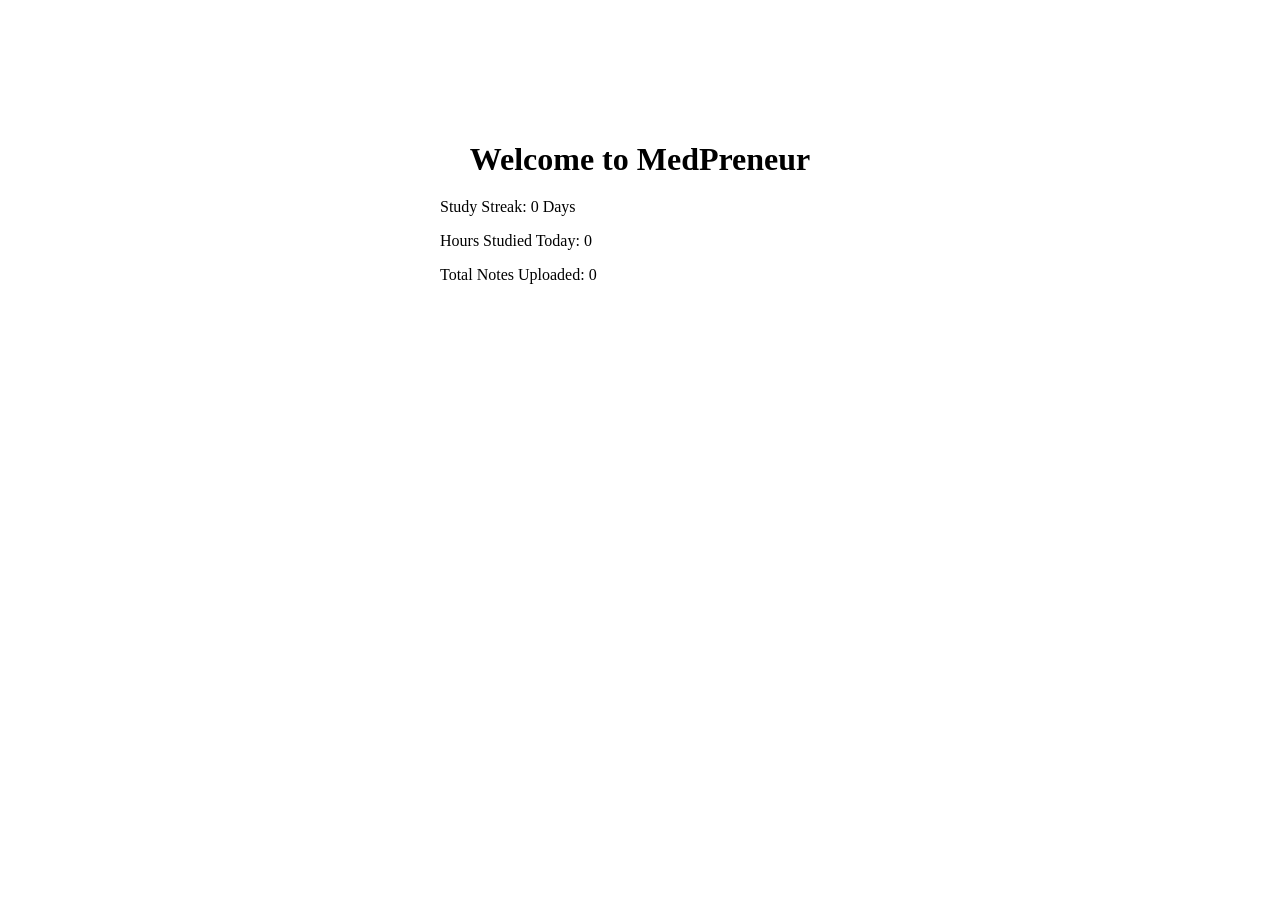
==== dashboard.html @ 3545a51a "Create dashboard.html" ====
<!DOCTYPE html>
<html>
<head>
<title>Dashboard</title>
<link rel="stylesheet" href="style.css">
</head>
<body>

<div class="auth-container">

    <h1>Welcome to MedPreneur</h1>

    <h3 id="welcome"></h3>

    <p>Study Streak: 0 Days</p>

    <p>Hours Studied Today: 0</p>

    <p>Total Notes Uploaded: 0</p>

</div>

<script>

const user = JSON.parse(
    localStorage.getItem("medpreneurUser")
);

if(user){
    document.getElementById("welcome")
    .innerText = user.name;
}

</script>

</body>
</html>
---- style.css ----
nav{
    display:flex;
    flex-direction:column;
    align-items:center;
    gap:15px;
    padding:20px;
}

.links{
    display:flex;
    flex-wrap:wrap;
    justify-content:center;
    gap:15px;
}

.links a{
    color:white;
    text-decoration:none;
}
.auth-container{
    max-width:400px;
    margin:100px auto;
    padding:20px;
}

.auth-container h1{
    text-align:center;
    margin-bottom:20px;
}

.auth-container input{
    width:100%;
    padding:15px;
    margin-bottom:15px;
    border:none;
    border-radius:10px;
}

.auth-container button{
    width:100%;
    padding:15px;
    border:none;
    border-radius:10px;
    cursor:pointer;
}
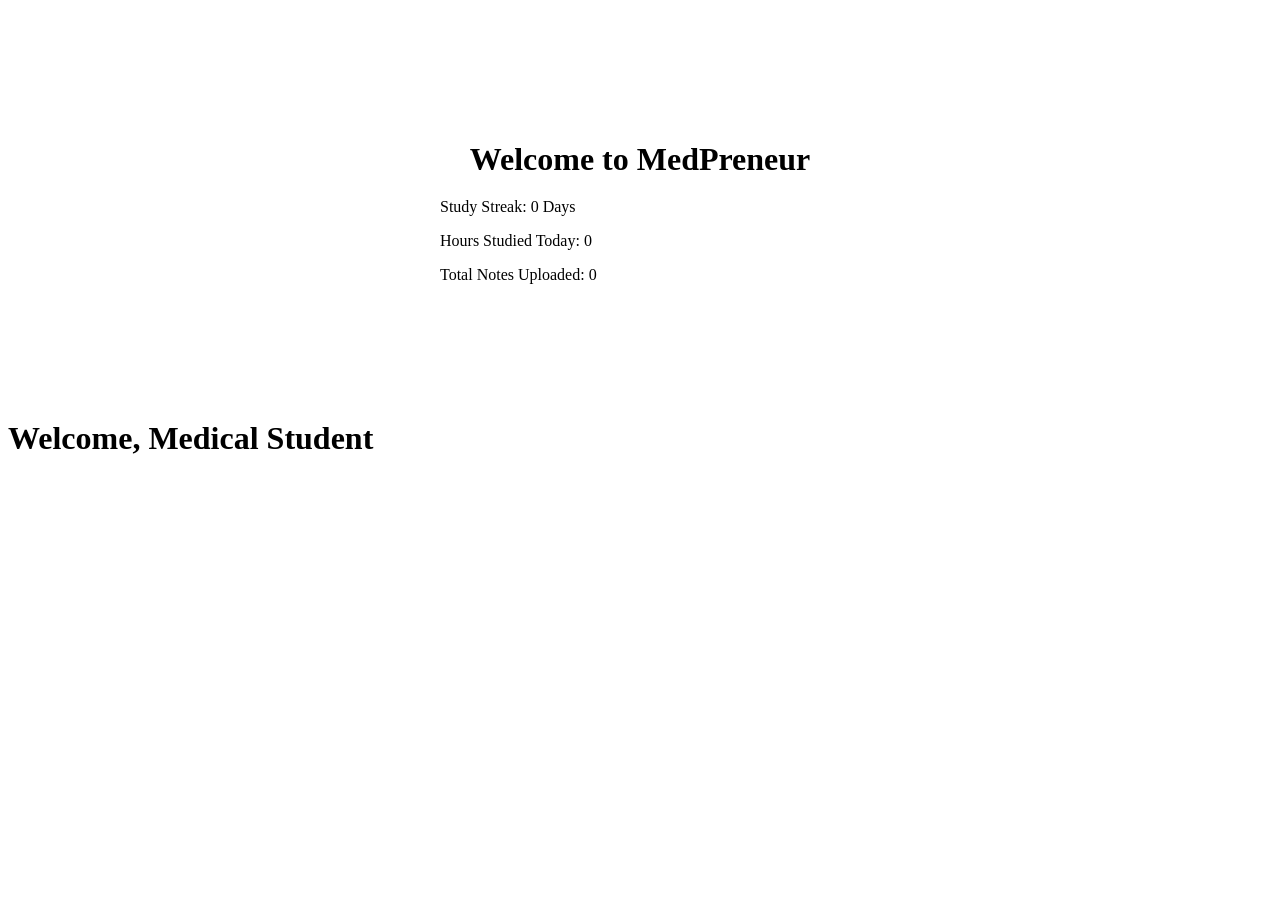
==== commit 15c537c0: "Update dashboard.html" ====
--- a/dashboard.html
+++ b/dashboard.html
@@ -35,3 +35,9 @@
 
 </body>
 </html>
+<h1>
+    Welcome,
+    <span id="userName">Student</span>
+</h1>
+
+<script src="script.js"></script>
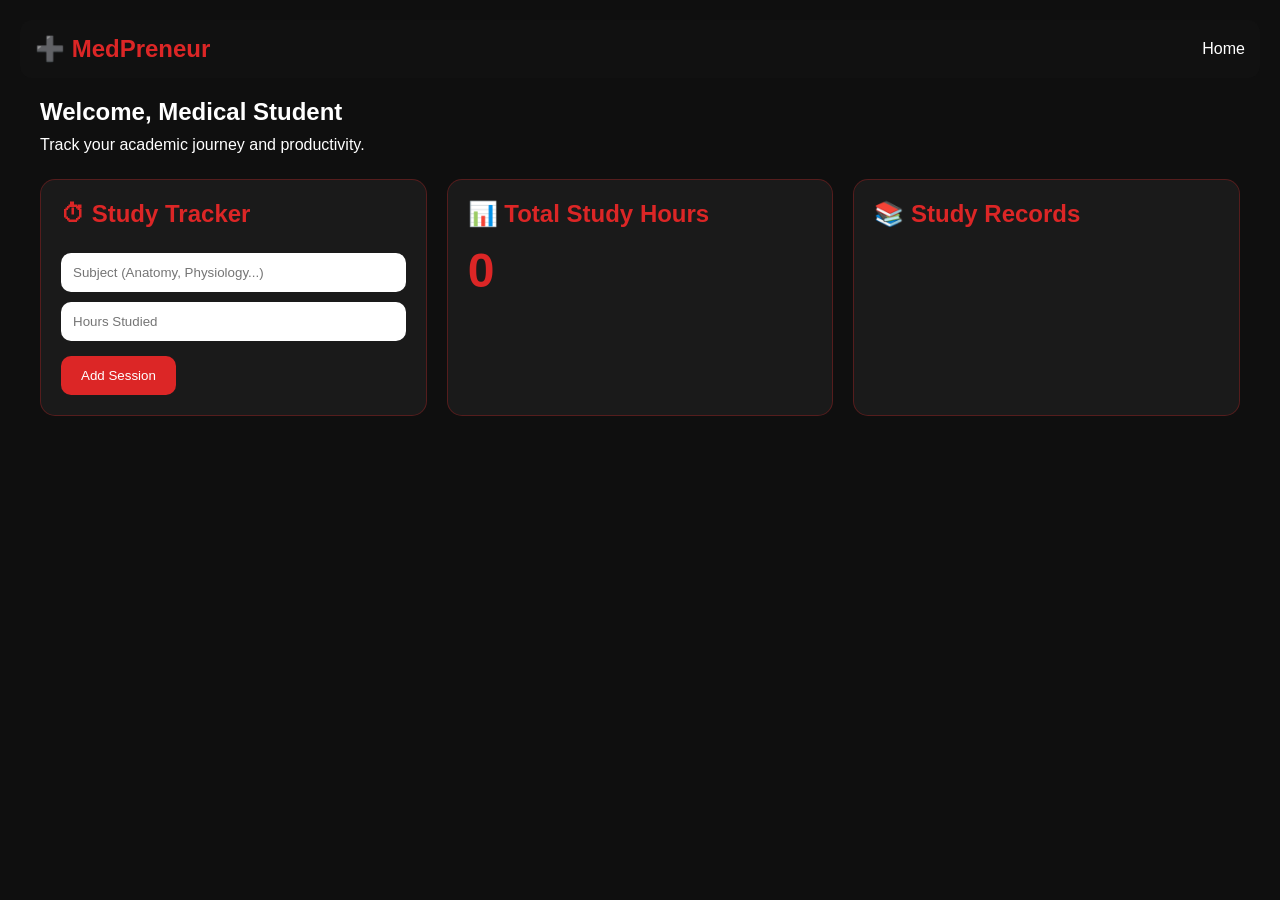
==== commit a5171e65: "Update dashboard.html" ====
--- a/dashboard.html
+++ b/dashboard.html
@@ -1,43 +1,301 @@
 <!DOCTYPE html>
-<html>
+<html lang="en">
 <head>
-<title>Dashboard</title>
-<link rel="stylesheet" href="style.css">
+<meta charset="UTF-8">
+<meta name="viewport" content="width=device-width, initial-scale=1.0">
+<title>MedPreneur Dashboard</title>
+
+<style>
+
+*{
+margin:0;
+padding:0;
+box-sizing:border-box;
+font-family:Arial,sans-serif;
+}
+
+body{
+background:#0f0f0f;
+color:white;
+padding:20px;
+}
+
+nav{
+display:flex;
+justify-content:space-between;
+align-items:center;
+padding:15px;
+background:#111;
+border-radius:12px;
+margin-bottom:20px;
+}
+
+.logo{
+font-size:1.5rem;
+font-weight:bold;
+color:#dc2626;
+}
+
+.dashboard{
+max-width:1200px;
+margin:auto;
+}
+
+.dashboard h1{
+margin-bottom:10px;
+}
+
+.dashboard-grid{
+display:grid;
+grid-template-columns:repeat(auto-fit,minmax(280px,1fr));
+gap:20px;
+margin-top:25px;
+}
+
+.dashboard-card{
+background:#1a1a1a;
+padding:20px;
+border-radius:15px;
+border:1px solid rgba(220,38,38,.3);
+}
+
+.dashboard-card h2{
+margin-bottom:15px;
+color:#dc2626;
+}
+
+input{
+width:100%;
+padding:12px;
+border:none;
+border-radius:10px;
+margin-top:10px;
+}
+
+button{
+margin-top:15px;
+padding:12px 20px;
+background:#dc2626;
+color:white;
+border:none;
+border-radius:10px;
+cursor:pointer;
+}
+
+button:hover{
+background:#b91c1c;
+}
+
+#totalHours{
+font-size:3rem;
+color:#dc2626;
+}
+
+#studyList{
+list-style:none;
+margin-top:10px;
+}
+
+#studyList li{
+padding:10px;
+border-bottom:1px solid #333;
+}
+
+.stat{
+font-size:2rem;
+font-weight:bold;
+color:#dc2626;
+}
+
+</style>
 </head>
+
 <body>
 
-<div class="auth-container">
-
-    <h1>Welcome to MedPreneur</h1>
-
-    <h3 id="welcome"></h3>
-
-    <p>Study Streak: 0 Days</p>
-
-    <p>Hours Studied Today: 0</p>
-
-    <p>Total Notes Uploaded: 0</p>
-
-</div>
+<nav>
+<div class="logo">➕ MedPreneur</div>
+<a href="index.html" style="color:white;text-decoration:none;">
+Home
+</a>
+</nav>
+
+<section class="dashboard">
+
+<h1>
+Welcome,
+<span id="userName">
+Medical Student
+</span>
+</h1>
+
+<p>
+Track your academic journey and productivity.
+</p>
+
+<div class="dashboard-grid">
+
+<div class="dashboard-card">
+
+<h2>⏱ Study Tracker</h2>
+
+<input
+type="text"
+id="subject"
+placeholder="Subject (Anatomy, Physiology...)"
+>
+
+<input
+type="number"
+id="hours"
+placeholder="Hours Studied"
+>
+
+<button onclick="addStudySession()">
+Add Session
+</button>
+
+</div>
+
+<div class="dashboard-card">
+
+<h2>📊 Total Study Hours</h2>
+
+<div
+class="stat"
+id="totalHours"
+>
+0
+</div>
+
+</div>
+
+<div class="dashboard-card">
+
+<h2>📚 Study Records</h2>
+
+<ul id="studyList"></ul>
+
+</div>
+
+</div>
+
+</section>
 
 <script>
 
-const user = JSON.parse(
-    localStorage.getItem("medpreneurUser")
+const userName =
+document.getElementById("userName");
+
+userName.textContent =
+localStorage.getItem("fullName")
+|| "Medical Student";
+
+
+let studySessions =
+JSON.parse(
+localStorage.getItem("studySessions")
+)
+|| [];
+
+
+function addStudySession(){
+
+const subject =
+document.getElementById("subject").value;
+
+const hours =
+document.getElementById("hours").value;
+
+if(subject === "" || hours === ""){
+
+alert("Please fill all fields");
+
+return;
+
+}
+
+studySessions.push({
+
+subject:subject,
+
+hours:Number(hours)
+
+});
+
+localStorage.setItem(
+"studySessions",
+JSON.stringify(studySessions)
 );
 
-if(user){
-    document.getElementById("welcome")
-    .innerText = user.name;
-}
+document.getElementById("subject").value = "";
+document.getElementById("hours").value = "";
+
+renderStudyData();
+
+}
+
+
+function renderStudyData(){
+
+const studyList =
+document.getElementById("studyList");
+
+const totalHours =
+document.getElementById("totalHours");
+
+studyList.innerHTML = "";
+
+let total = 0;
+
+studySessions.forEach((session,index)=>{
+
+total += session.hours;
+
+const li =
+document.createElement("li");
+
+li.innerHTML = `
+${session.subject}
+-
+${session.hours} hrs
+
+<button
+style="
+float:right;
+padding:5px 10px;
+margin-top:-5px;
+"
+onclick="deleteSession(${index})"
+>
+Delete
+</button>
+`;
+
+studyList.appendChild(li);
+
+});
+
+totalHours.textContent = total;
+
+}
+
+
+function deleteSession(index){
+
+studySessions.splice(index,1);
+
+localStorage.setItem(
+"studySessions",
+JSON.stringify(studySessions)
+);
+
+renderStudyData();
+
+}
+
+renderStudyData();
 
 </script>
 
 </body>
 </html>
-<h1>
-    Welcome,
-    <span id="userName">Student</span>
-</h1>
-
-<script src="script.js"></script>
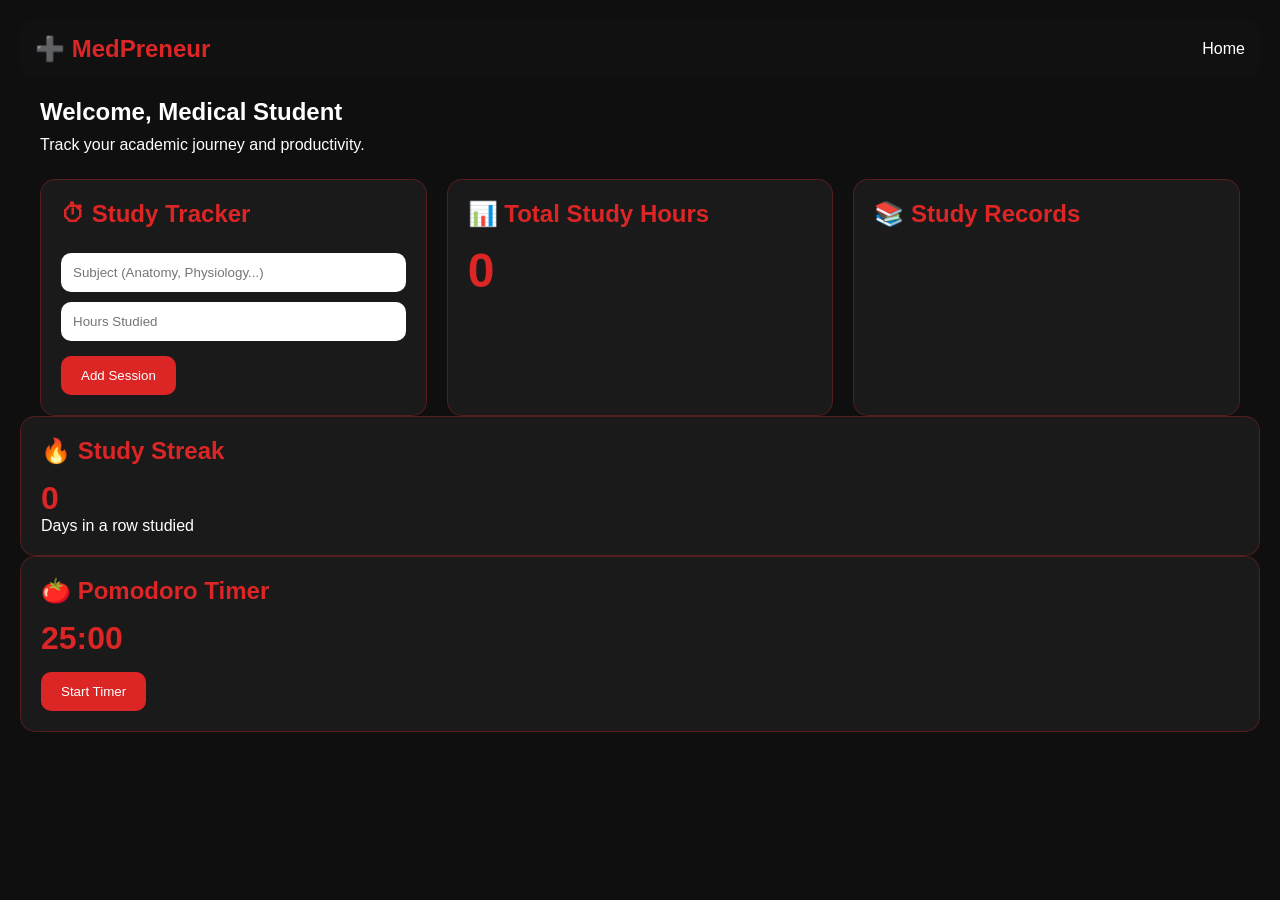
==== commit 60647434: "Update dashboard.html" ====
--- a/dashboard.html
+++ b/dashboard.html
@@ -299,3 +299,28 @@
 
 </body>
 </html>
+<div class="dashboard-card">
+
+<h2>🔥 Study Streak</h2>
+
+<div class="stat" id="streakCount">
+0
+</div>
+
+<p>Days in a row studied</p>
+
+</div>
+
+<div class="dashboard-card">
+
+<h2>🍅 Pomodoro Timer</h2>
+
+<div class="stat" id="timer">
+25:00
+</div>
+
+<button onclick="startPomodoro()">
+Start Timer
+</button>
+
+</div>
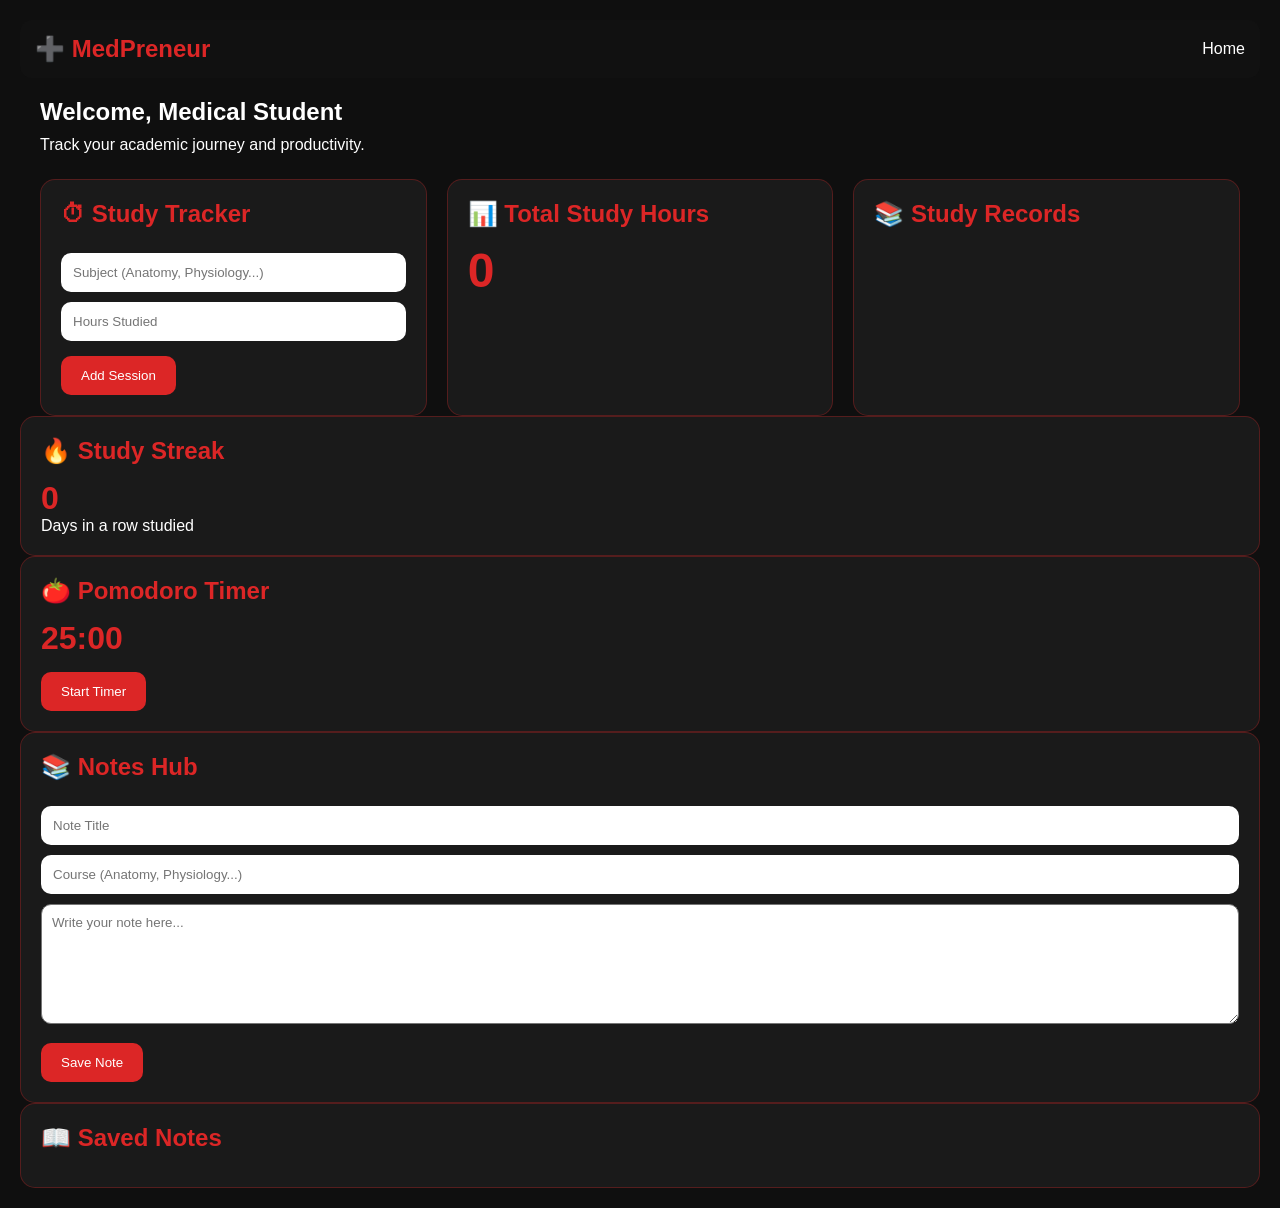
==== commit e13cd32e: "Update dashboard.html" ====
--- a/dashboard.html
+++ b/dashboard.html
@@ -324,3 +324,44 @@
 </button>
 
 </div>
+<div class="dashboard-card">
+
+<h2>📚 Notes Hub</h2>
+
+<input
+type="text"
+id="noteTitle"
+placeholder="Note Title"
+>
+
+<input
+type="text"
+id="noteCourse"
+placeholder="Course (Anatomy, Physiology...)"
+>
+
+<textarea
+id="noteContent"
+placeholder="Write your note here..."
+style="
+width:100%;
+height:120px;
+margin-top:10px;
+padding:10px;
+border-radius:10px;
+"
+></textarea>
+
+<button onclick="saveNote()">
+Save Note
+</button>
+
+</div>
+
+<div class="dashboard-card">
+
+<h2>📖 Saved Notes</h2>
+
+<ul id="notesList"></ul>
+
+</div>
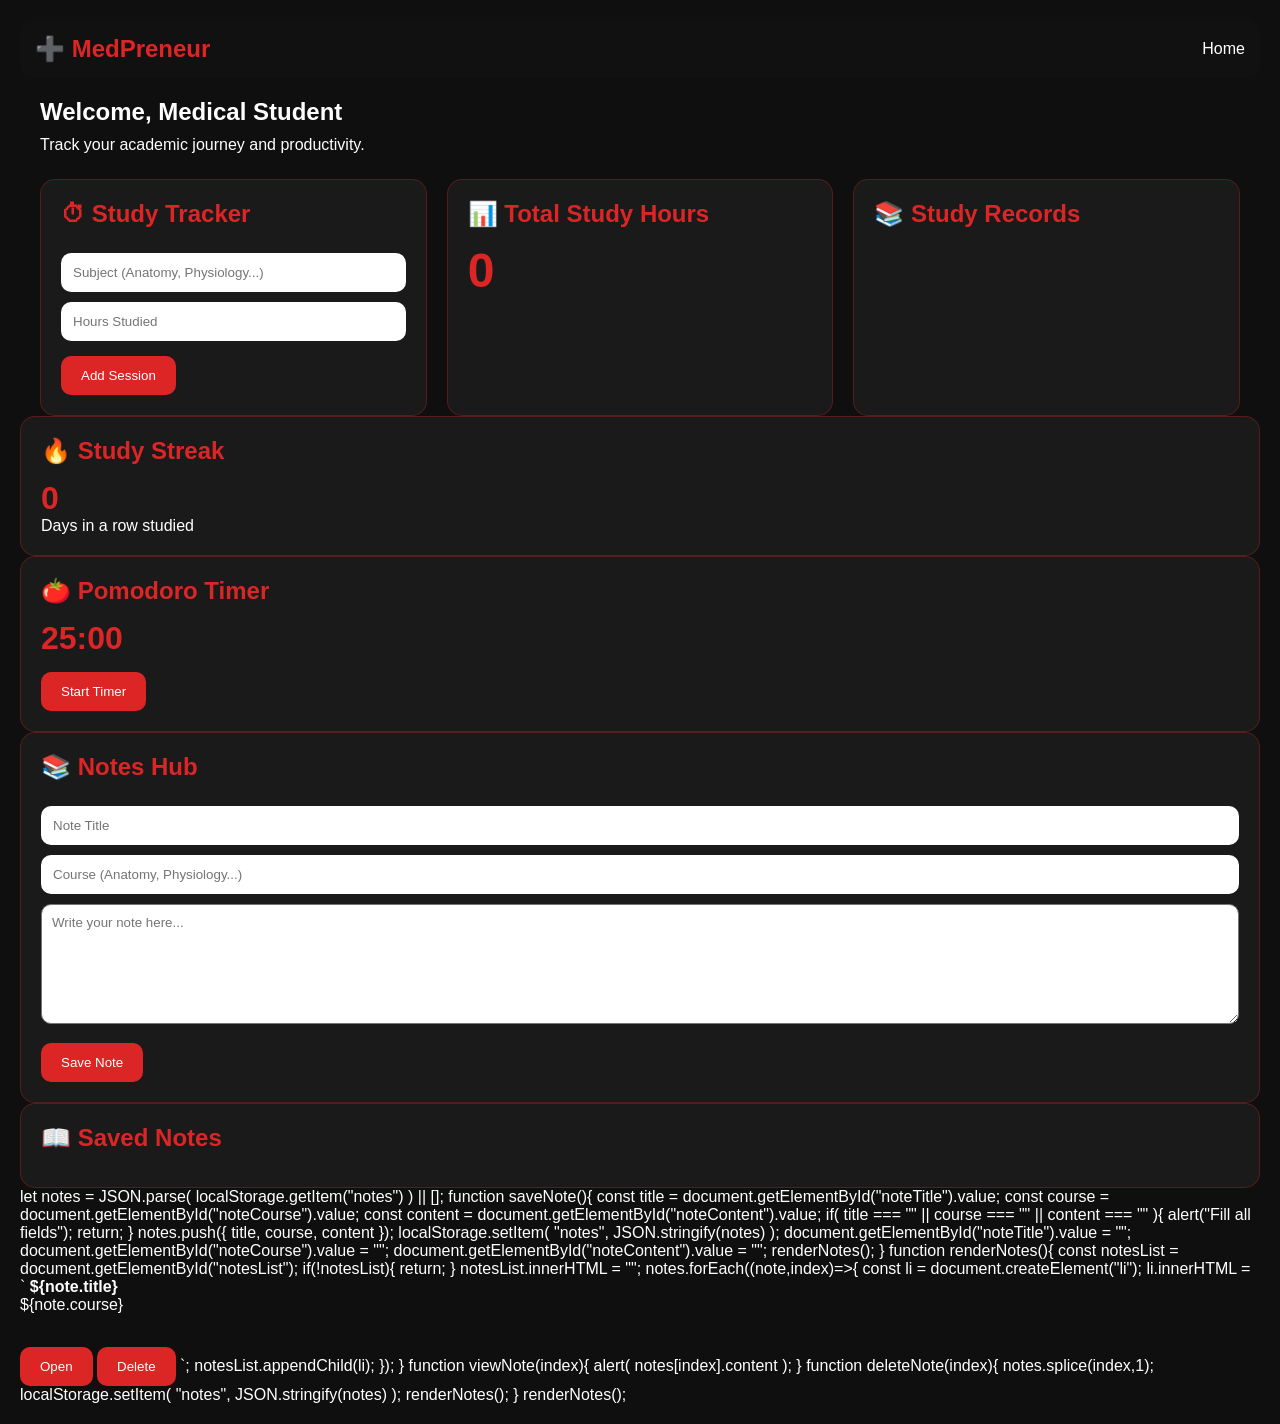
==== commit fd59818a: "Update dashboard.html" ====
--- a/dashboard.html
+++ b/dashboard.html
@@ -365,3 +365,115 @@
 <ul id="notesList"></ul>
 
 </div>
+let notes =
+JSON.parse(
+localStorage.getItem("notes")
+)
+|| [];
+
+
+function saveNote(){
+
+const title =
+document.getElementById("noteTitle").value;
+
+const course =
+document.getElementById("noteCourse").value;
+
+const content =
+document.getElementById("noteContent").value;
+
+if(
+title === "" ||
+course === "" ||
+content === ""
+){
+alert("Fill all fields");
+return;
+}
+
+notes.push({
+title,
+course,
+content
+});
+
+localStorage.setItem(
+"notes",
+JSON.stringify(notes)
+);
+
+document.getElementById("noteTitle").value = "";
+document.getElementById("noteCourse").value = "";
+document.getElementById("noteContent").value = "";
+
+renderNotes();
+
+}
+
+
+function renderNotes(){
+
+const notesList =
+document.getElementById("notesList");
+
+if(!notesList){
+return;
+}
+
+notesList.innerHTML = "";
+
+notes.forEach((note,index)=>{
+
+const li =
+document.createElement("li");
+
+li.innerHTML = `
+<b>${note.title}</b>
+<br>
+${note.course}
+<br><br>
+
+<button
+onclick="viewNote(${index})"
+>
+Open
+</button>
+
+<button
+onclick="deleteNote(${index})"
+>
+Delete
+</button>
+`;
+
+notesList.appendChild(li);
+
+});
+
+}
+
+
+function viewNote(index){
+
+alert(
+notes[index].content
+);
+
+}
+
+
+function deleteNote(index){
+
+notes.splice(index,1);
+
+localStorage.setItem(
+"notes",
+JSON.stringify(notes)
+);
+
+renderNotes();
+
+}
+
+renderNotes();
